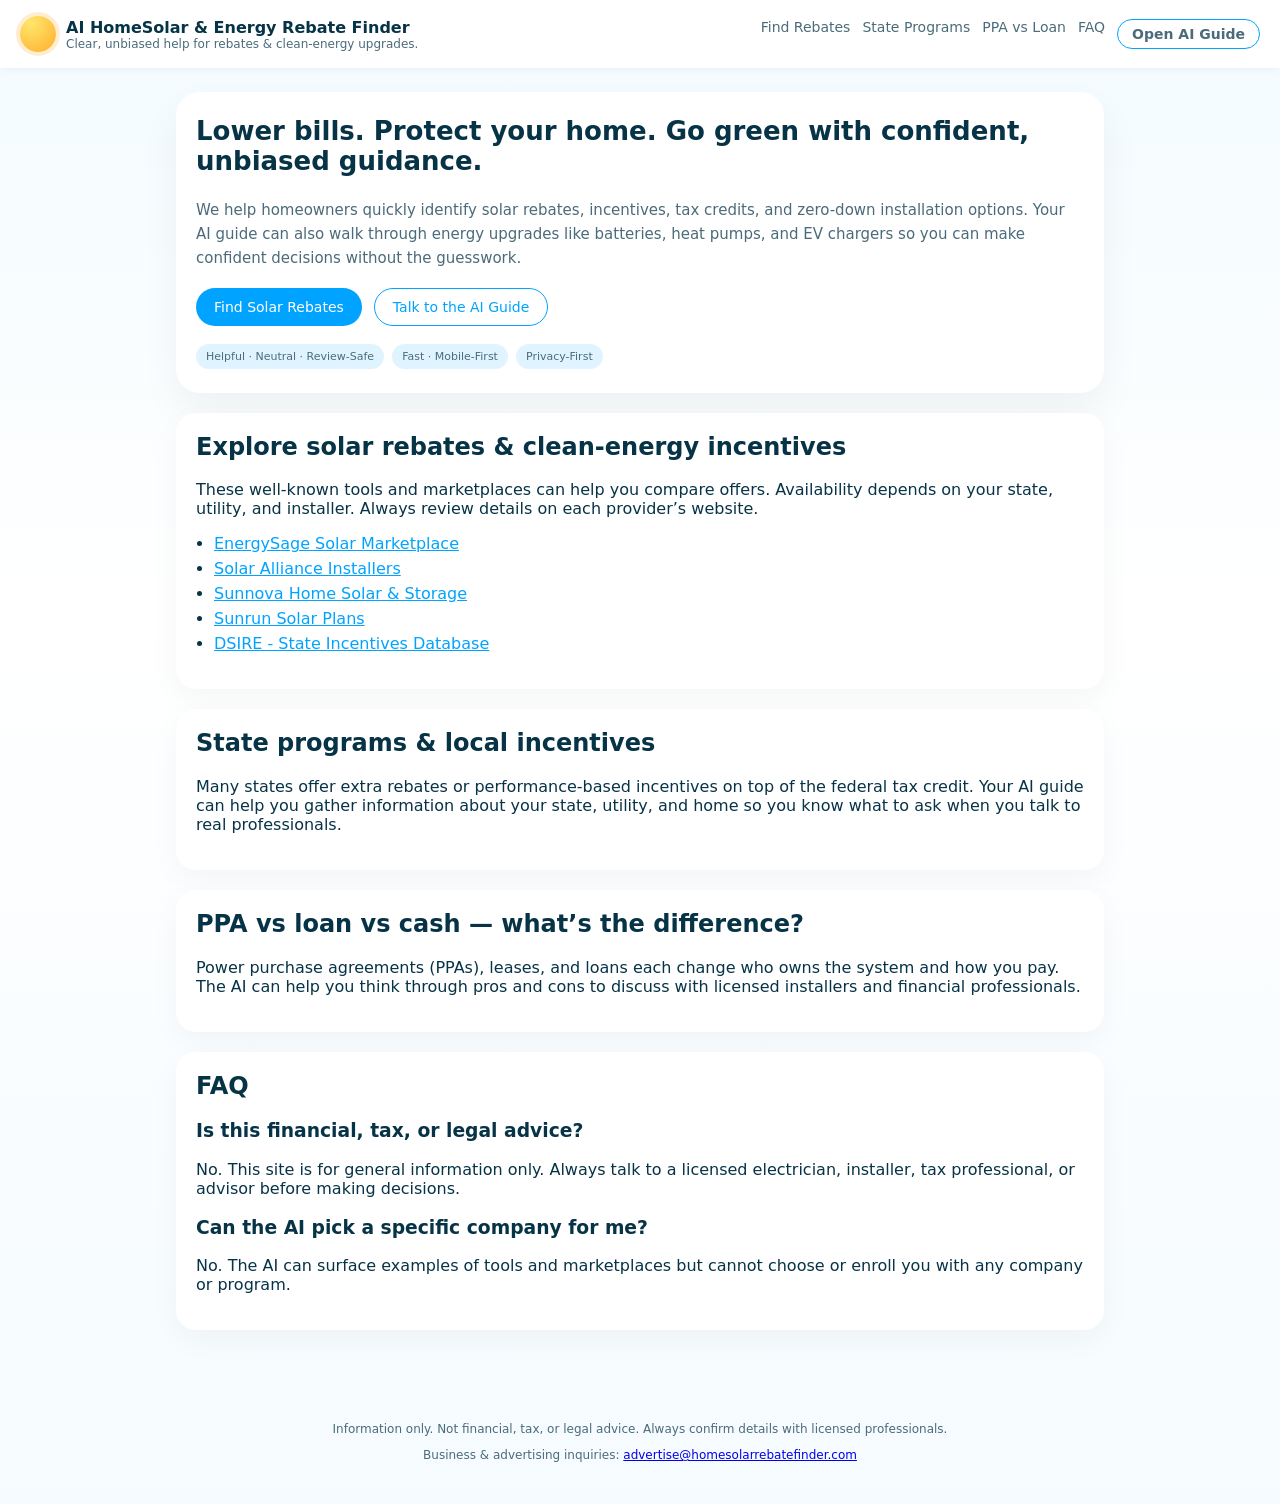
==== index.html @ ff5c987c "Add files via upload" ====
<!DOCTYPE html>
<html lang="en">
<head>
  <meta charset="UTF-8" />
  <meta name="viewport" content="width=device-width, initial-scale=1.0" />
  <title>AI HomeSolar & Energy Rebate Finder</title>
  <link rel="stylesheet" href="style.css" />
</head>
<body class="solar-body">
  <header class="site-header">
    <div class="brand">
      <div class="brand-mark"></div>
      <div class="brand-text">
        <div class="brand-title">AI HomeSolar &amp; Energy Rebate Finder</div>
        <div class="brand-subtitle">Clear, unbiased help for rebates &amp; clean-energy upgrades.</div>
      </div>
    </div>
    <nav class="nav-links">
      <a href="#rebates">Find Rebates</a>
      <a href="#state-programs">State Programs</a>
      <a href="#ppa-vs-loan">PPA vs Loan</a>
      <a href="#faq">FAQ</a>
      <a href="chat.html" class="nav-openai">Open AI Guide</a>
    </nav>
  </header>

  <main class="hero">
    <section class="hero-content">
      <h1>Lower bills. Protect your home. Go green with confident, unbiased guidance.</h1>
      <p>
        We help homeowners quickly identify solar rebates, incentives, tax credits, and zero-down installation options.
        Your AI guide can also walk through energy upgrades like batteries, heat pumps, and EV chargers so you can make
        confident decisions without the guesswork.
      </p>
      <div class="hero-actions">
        <a href="#rebates" class="button primary">Find Solar Rebates</a>
        <a href="chat.html" class="button ghost">Talk to the AI Guide</a>
      </div>
      <div class="hero-chips">
        <span>Helpful · Neutral · Review-Safe</span>
        <span>Fast · Mobile-First</span>
        <span>Privacy-First</span>
      </div>
    </section>

    <section id="rebates" class="content-section">
      <h2>Explore solar rebates &amp; clean-energy incentives</h2>
      <p>
        These well-known tools and marketplaces can help you compare offers. Availability depends on your state, utility,
        and installer. Always review details on each provider’s website.
      </p>
      <ul class="affiliate-list">
        <li><a href="https://www.energysage.com/solar/" target="_blank" rel="noopener noreferrer sponsored">EnergySage Solar Marketplace</a></li>
        <li><a href="https://www.solaralliance.com/" target="_blank" rel="noopener noreferrer sponsored">Solar Alliance Installers</a></li>
        <li><a href="https://www.sunnova.com/" target="_blank" rel="noopener noreferrer sponsored">Sunnova Home Solar &amp; Storage</a></li>
        <li><a href="https://www.sunrun.com/" target="_blank" rel="noopener noreferrer sponsored">Sunrun Solar Plans</a></li>
        <li><a href="https://www.dsireusa.org/" target="_blank" rel="noopener noreferrer">DSIRE - State Incentives Database</a></li>
      </ul>
    </section>

    <section id="state-programs" class="content-section">
      <h2>State programs &amp; local incentives</h2>
      <p>
        Many states offer extra rebates or performance-based incentives on top of the federal tax credit. Your AI guide
        can help you gather information about your state, utility, and home so you know what to ask when you talk to real
        professionals.
      </p>
    </section>

    <section id="ppa-vs-loan" class="content-section">
      <h2>PPA vs loan vs cash — what’s the difference?</h2>
      <p>
        Power purchase agreements (PPAs), leases, and loans each change who owns the system and how you pay. The AI can
        help you think through pros and cons to discuss with licensed installers and financial professionals.
      </p>
    </section>

    <section id="faq" class="content-section">
      <h2>FAQ</h2>
      <h3>Is this financial, tax, or legal advice?</h3>
      <p>No. This site is for general information only. Always talk to a licensed electrician, installer, tax professional, or advisor before making decisions.</p>
      <h3>Can the AI pick a specific company for me?</h3>
      <p>No. The AI can surface examples of tools and marketplaces but cannot choose or enroll you with any company or program.</p>
    </section>
  </main>

  <footer class="site-footer">
    <p>Information only. Not financial, tax, or legal advice. Always confirm details with licensed professionals.</p>
    <p>Business &amp; advertising inquiries: <a href="mailto:advertise@homesolarrebatefinder.com">advertise@homesolarrebatefinder.com</a></p>
  </footer>
</body>
</html>
---- style.css ----
:root {
  --solar-bg: #f2fbff;
  --solar-accent: #00a3ff;
  --solar-accent-soft: #e0f4ff;
  --solar-text: #073347;
  --solar-muted: #4b6b7a;
  --chat-user: #007bff;
  --chat-assistant: #ffffff;
  --chat-border: #d7e6f0;
}

* {
  box-sizing: border-box;
}

body {
  margin: 0;
  font-family: system-ui, -apple-system, BlinkMacSystemFont, "Segoe UI", sans-serif;
  color: var(--solar-text);
  background: var(--solar-bg);
}

.solar-body {
  background: linear-gradient(180deg, #f2fbff 0%, #ffffff 40%, #f5fbff 100%);
  min-height: 100vh;
}

.site-header {
  display: flex;
  flex-wrap: wrap;
  align-items: center;
  justify-content: space-between;
  padding: 16px 20px;
  background: #ffffff;
  box-shadow: 0 2px 8px rgba(0, 0, 0, 0.04);
  position: sticky;
  top: 0;
  z-index: 10;
}

.brand {
  display: flex;
  align-items: center;
  gap: 10px;
}

.brand-mark {
  width: 36px;
  height: 36px;
  border-radius: 999px;
  background: radial-gradient(circle at 30% 20%, #ffe66b, #ffaf2f);
  box-shadow: 0 0 0 4px rgba(255, 194, 102, 0.3);
}

.brand-title {
  font-weight: 700;
  font-size: 16px;
}

.brand-subtitle {
  font-size: 12px;
  color: var(--solar-muted);
}

.nav-links {
  display: flex;
  flex-wrap: wrap;
  gap: 12px;
  font-size: 14px;
}

.nav-links a {
  text-decoration: none;
  color: var(--solar-muted);
}

.nav-links a:hover {
  color: var(--solar-text);
}

.nav-openai {
  padding: 6px 14px;
  border-radius: 999px;
  border: 1px solid var(--solar-accent);
  color: var(--solar-accent);
  font-weight: 600;
}

.hero {
  max-width: 960px;
  margin: 0 auto;
  padding: 24px 16px 60px;
}

.hero-content {
  background: #ffffff;
  border-radius: 24px;
  padding: 24px 20px;
  box-shadow: 0 18px 40px rgba(0, 0, 0, 0.05);
}

.hero-content h1 {
  margin-top: 0;
  font-size: 26px;
}

.hero-content p {
  font-size: 15px;
  line-height: 1.6;
  color: var(--solar-muted);
}

.hero-actions {
  display: flex;
  flex-wrap: wrap;
  gap: 12px;
  margin: 18px 0;
}

.button {
  display: inline-flex;
  align-items: center;
  justify-content: center;
  padding: 10px 18px;
  border-radius: 999px;
  font-size: 14px;
  text-decoration: none;
  cursor: pointer;
}

.button.primary {
  background: var(--solar-accent);
  color: #ffffff;
  border: none;
}

.button.ghost {
  background: transparent;
  border: 1px solid var(--solar-accent);
  color: var(--solar-accent);
}

.hero-chips {
  display: flex;
  flex-wrap: wrap;
  gap: 8px;
  margin-top: 12px;
}

.hero-chips span {
  font-size: 11px;
  padding: 6px 10px;
  border-radius: 999px;
  background: var(--solar-accent-soft);
  color: var(--solar-muted);
}

.content-section {
  background: #ffffff;
  border-radius: 20px;
  padding: 20px;
  margin-top: 20px;
  box-shadow: 0 10px 30px rgba(0, 0, 0, 0.04);
}

.content-section h2 {
  margin-top: 0;
}

.affiliate-list {
  padding-left: 18px;
}

.affiliate-list li {
  margin-bottom: 6px;
}

.affiliate-list a {
  color: var(--solar-accent);
  text-decoration: underline;
}

.site-footer {
  text-align: center;
  padding: 20px 16px 30px;
  font-size: 12px;
  color: var(--solar-muted);
}

/* Chat page */
.chat-body {
  background: linear-gradient(180deg, #f2fbff 0%, #ffffff 40%, #f5fbff 100%);
  min-height: 100vh;
  display: flex;
  justify-content: center;
  align-items: stretch;
  padding: 16px;
}

.chat-shell {
  max-width: 900px;
  width: 100%;
  background: #ffffff;
  border-radius: 24px;
  box-shadow: 0 20px 60px rgba(0, 0, 0, 0.08);
  display: flex;
  flex-direction: column;
}

.chat-header {
  padding: 18px 20px;
  border-bottom: 1px solid var(--chat-border);
  display: flex;
  justify-content: space-between;
  align-items: center;
  gap: 12px;
}

.chat-title {
  font-weight: 700;
}

.chat-subtitle {
  font-size: 13px;
  color: var(--solar-muted);
}

.back-link {
  font-size: 13px;
  text-decoration: none;
  color: var(--solar-accent);
}

.chat-window {
  flex: 1;
  padding: 16px 16px 8px;
  overflow-y: auto;
  background: #f7fbff;
}

.message-row {
  display: flex;
  margin-bottom: 10px;
}

.message-row.assistant {
  justify-content: flex-start;
}

.message-row.user {
  justify-content: flex-end;
}

.message-bubble {
  max-width: 90%;
  padding: 10px 12px;
  border-radius: 14px;
  font-size: 14px;
  line-height: 1.5;
  word-wrap: break-word;
  white-space: pre-wrap;
}

.message-row.assistant .message-bubble {
  background: var(--chat-assistant);
  border: 1px solid var(--chat-border);
}

.message-row.user .message-bubble {
  background: var(--chat-user);
  color: #ffffff;
}

.chat-input-row {
  display: flex;
  padding: 10px;
  border-top: 1px solid var(--chat-border);
  gap: 10px;
}

.chat-input {
  flex: 1;
  border-radius: 16px;
  border: 1px solid var(--chat-border);
  padding: 10px 12px;
  font-size: 14px;
  resize: none;
  min-height: 44px;
  max-height: 120px;
}

.chat-send {
  border-radius: 999px;
  border: none;
  padding: 0 18px;
  font-size: 14px;
  background: var(--solar-accent);
  color: #ffffff;
  cursor: pointer;
}

.chat-send:disabled {
  opacity: 0.6;
  cursor: default;
}

a.linkified {
  text-decoration: underline;
  color: var(--solar-accent);
}
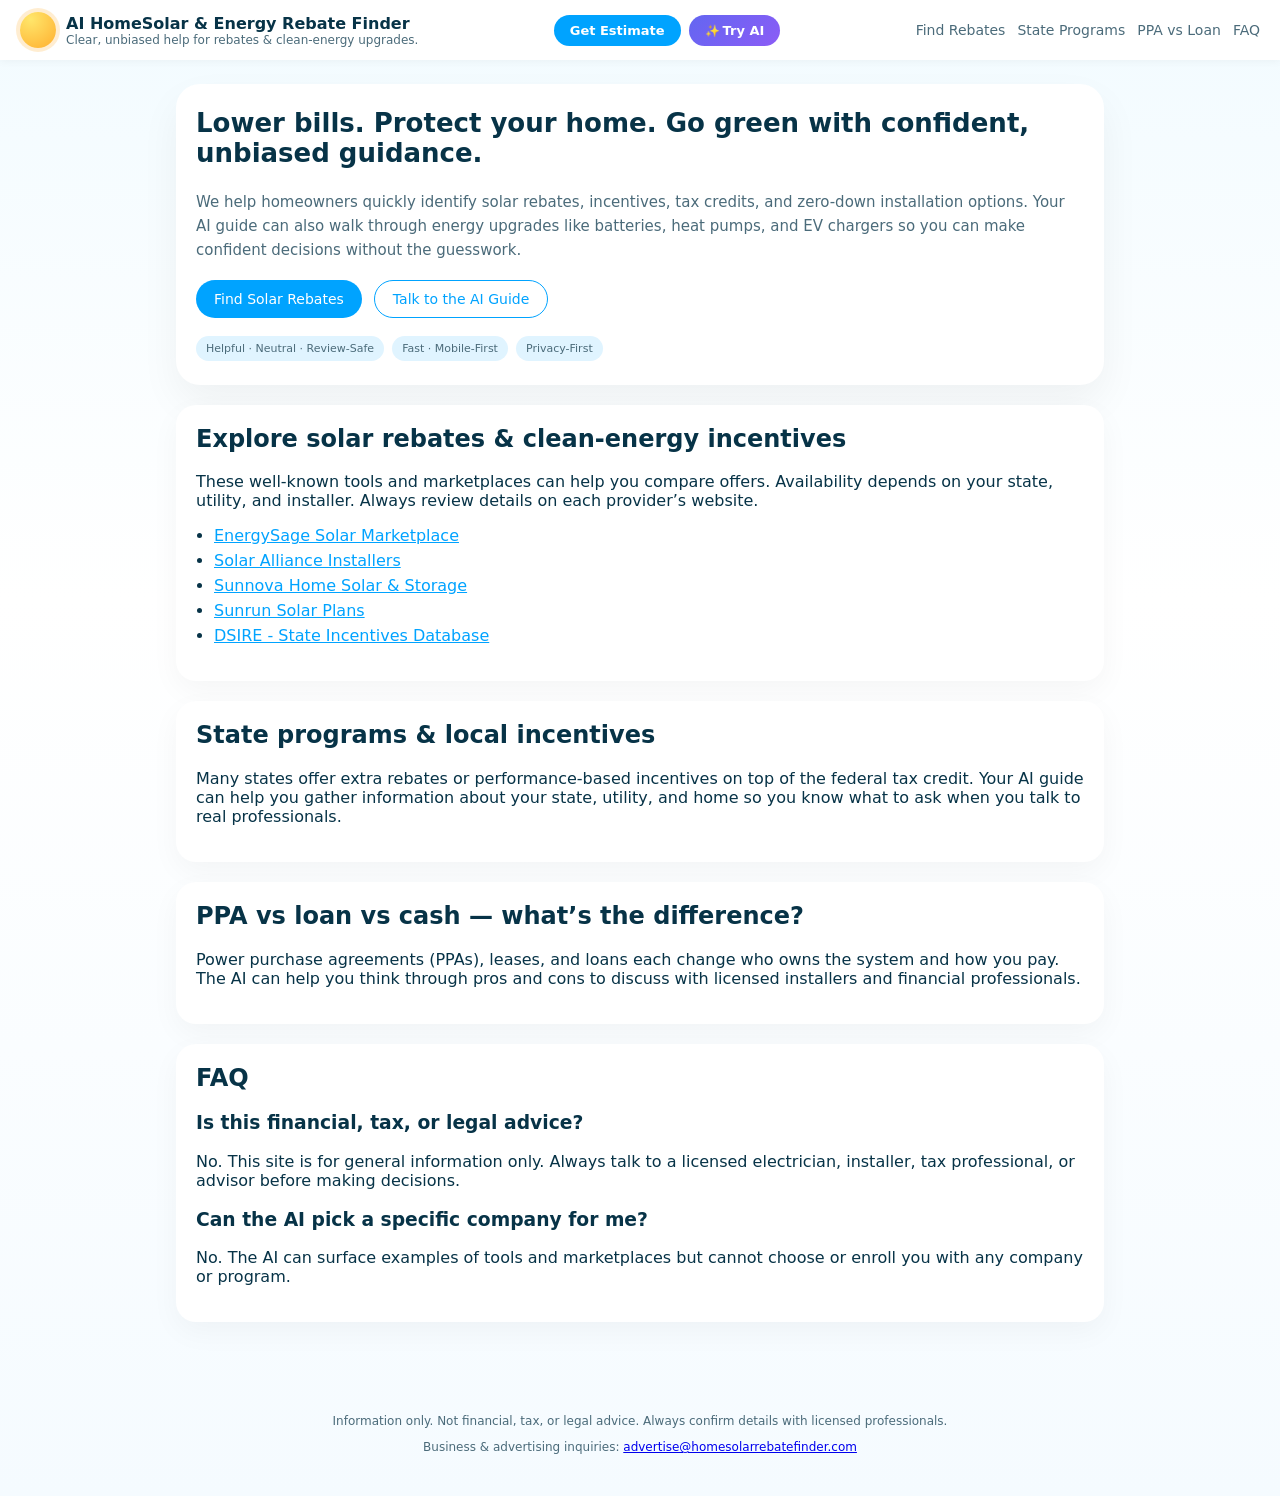
==== commit 2f261130: "UI Fixes and Navigation Upgrade for SolarSavingsAI (69a635c3450c398f49be8d2a)" ====
--- a/index.html
+++ b/index.html
@@ -15,12 +15,20 @@
         <div class="brand-subtitle">Clear, unbiased help for rebates &amp; clean-energy upgrades.</div>
       </div>
     </div>
-    <nav class="nav-links">
+    <div class="header-ctas">
+      <a href="#rebates" class="header-cta-btn header-cta-estimate">Get Estimate</a>
+      <a href="chat.html" class="header-cta-btn header-cta-ai"><span class="ai-sparkle-icon"></span>Try AI</a>
+    </div>
+    <button class="mobile-menu-toggle" aria-label="Toggle navigation menu" aria-expanded="false" aria-controls="main-nav">
+      <svg width="24" height="24" viewBox="0 0 24 24" fill="none" stroke="currentColor" stroke-width="2" stroke-linecap="round"><line x1="3" y1="6" x2="21" y2="6"/><line x1="3" y1="12" x2="21" y2="12"/><line x1="3" y1="18" x2="21" y2="18"/></svg>
+    </button>
+    <nav class="nav-links" id="main-nav">
+      <a href="#rebates" class="nav-link nav-link-cta">Get Estimate</a>
+      <a href="chat.html" class="nav-link nav-link-ai"><span class="ai-sparkle-icon"></span>Try AI</a>
       <a href="#rebates">Find Rebates</a>
       <a href="#state-programs">State Programs</a>
       <a href="#ppa-vs-loan">PPA vs Loan</a>
       <a href="#faq">FAQ</a>
-      <a href="chat.html" class="nav-openai">Open AI Guide</a>
     </nav>
   </header>
 
@@ -88,5 +96,29 @@
     <p>Information only. Not financial, tax, or legal advice. Always confirm details with licensed professionals.</p>
     <p>Business &amp; advertising inquiries: <a href="mailto:advertise@homesolarrebatefinder.com">advertise@homesolarrebatefinder.com</a></p>
   </footer>
+  <script>
+  (function(){
+    var toggle = document.querySelector('.mobile-menu-toggle');
+    var nav = document.querySelector('.nav-links');
+    if (!toggle || !nav) return;
+    toggle.addEventListener('click', function(e) {
+      e.stopPropagation();
+      var open = nav.classList.toggle('active');
+      toggle.setAttribute('aria-expanded', open ? 'true' : 'false');
+    });
+    nav.addEventListener('click', function(e) {
+      if (e.target.tagName === 'A') {
+        nav.classList.remove('active');
+        toggle.setAttribute('aria-expanded', 'false');
+      }
+    });
+    document.addEventListener('click', function(e) {
+      if (nav.classList.contains('active') && !nav.contains(e.target) && !toggle.contains(e.target)) {
+        nav.classList.remove('active');
+        toggle.setAttribute('aria-expanded', 'false');
+      }
+    });
+  })();
+  </script>
 </body>
 </html>
--- a/style.css
+++ b/style.css
@@ -25,23 +25,28 @@
   min-height: 100vh;
 }
 
+/* --------------------------------------------------------------------------
+   Header & Navigation
+   -------------------------------------------------------------------------- */
 .site-header {
   display: flex;
-  flex-wrap: wrap;
   align-items: center;
   justify-content: space-between;
-  padding: 16px 20px;
+  padding: 12px 20px;
   background: #ffffff;
   box-shadow: 0 2px 8px rgba(0, 0, 0, 0.04);
   position: sticky;
   top: 0;
-  z-index: 10;
+  z-index: 100;
+  gap: 12px;
 }
 
 .brand {
   display: flex;
   align-items: center;
   gap: 10px;
+  flex-shrink: 1;
+  min-width: 0;
 }
 
 .brand-mark {
@@ -50,6 +55,7 @@
   border-radius: 999px;
   background: radial-gradient(circle at 30% 20%, #ffe66b, #ffaf2f);
   box-shadow: 0 0 0 4px rgba(255, 194, 102, 0.3);
+  flex-shrink: 0;
 }
 
 .brand-title {
@@ -62,11 +68,116 @@
   color: var(--solar-muted);
 }
 
+/* Header CTA Buttons */
+.header-ctas {
+  display: flex;
+  gap: 8px;
+  align-items: center;
+  flex-shrink: 0;
+}
+
+.header-cta-btn {
+  display: inline-flex;
+  align-items: center;
+  gap: 4px;
+  padding: 8px 16px;
+  border-radius: 999px;
+  font-size: 13px;
+  font-weight: 600;
+  text-decoration: none;
+  transition: all 0.2s ease;
+  white-space: nowrap;
+}
+
+.header-cta-estimate {
+  background: var(--solar-accent);
+  color: #fff;
+}
+
+.header-cta-estimate:hover {
+  background: #008de0;
+  box-shadow: 0 2px 12px rgba(0, 163, 255, 0.3);
+}
+
+.header-cta-ai {
+  background: linear-gradient(135deg, #6366f1, #8b5cf6);
+  color: #fff;
+  position: relative;
+  overflow: hidden;
+}
+
+.header-cta-ai::before {
+  content: '';
+  position: absolute;
+  inset: -1px;
+  border-radius: 999px;
+  padding: 1px;
+  background: linear-gradient(135deg, #8b5cf6, #06b6d4, #8b5cf6);
+  -webkit-mask: linear-gradient(#fff 0 0) content-box, linear-gradient(#fff 0 0);
+  -webkit-mask-composite: xor;
+  mask-composite: exclude;
+  opacity: 0;
+  transition: opacity 0.3s ease;
+}
+
+.header-cta-ai:hover {
+  box-shadow: 0 0 20px rgba(139, 92, 246, 0.35), 0 0 40px rgba(139, 92, 246, 0.15);
+  transform: translateY(-1px);
+}
+
+.header-cta-ai:hover::before {
+  opacity: 1;
+}
+
+.header-cta-ai:focus-visible {
+  outline: 2px solid #8b5cf6;
+  outline-offset: 2px;
+}
+
+.header-cta-estimate:focus-visible {
+  outline: 2px solid var(--solar-accent);
+  outline-offset: 2px;
+}
+
+/* AI Sparkle Icon */
+.ai-sparkle-icon {
+  display: inline-block;
+  width: 14px;
+  height: 14px;
+  flex-shrink: 0;
+}
+
+.ai-sparkle-icon::before {
+  content: '\2728';
+  font-size: 12px;
+}
+
+/* Mobile Menu Toggle */
+.mobile-menu-toggle {
+  display: none;
+  align-items: center;
+  justify-content: center;
+  width: 40px;
+  height: 40px;
+  background: none;
+  border: 1px solid var(--chat-border);
+  border-radius: 8px;
+  cursor: pointer;
+  color: var(--solar-text);
+  flex-shrink: 0;
+}
+
+.mobile-menu-toggle:hover {
+  background: var(--solar-accent-soft);
+}
+
+/* Nav links — desktop */
 .nav-links {
   display: flex;
   flex-wrap: wrap;
   gap: 12px;
   font-size: 14px;
+  align-items: center;
 }
 
 .nav-links a {
@@ -78,14 +189,98 @@
   color: var(--solar-text);
 }
 
-.nav-openai {
-  padding: 6px 14px;
-  border-radius: 999px;
-  border: 1px solid var(--solar-accent);
-  color: var(--solar-accent);
-  font-weight: 600;
-}
-
+/* CTA items in dropdown only */
+.nav-link-cta,
+.nav-link-ai {
+  display: none;
+}
+
+/* Responsive: mobile layout */
+@media (max-width: 768px) {
+  .site-header {
+    flex-wrap: nowrap;
+  }
+
+  .brand-subtitle {
+    display: none;
+  }
+
+  .brand-title {
+    font-size: 14px;
+  }
+
+  .header-cta-btn {
+    padding: 6px 12px;
+    font-size: 12px;
+  }
+
+  .mobile-menu-toggle {
+    display: flex;
+  }
+
+  .nav-links {
+    display: none;
+    position: absolute;
+    top: 100%;
+    left: 0;
+    right: 0;
+    background: #ffffff;
+    flex-direction: column;
+    gap: 0;
+    padding: 8px 16px 16px;
+    box-shadow: 0 8px 24px rgba(0, 0, 0, 0.1);
+    border-top: 1px solid var(--chat-border);
+    z-index: 99;
+  }
+
+  .nav-links.active {
+    display: flex;
+  }
+
+  .nav-links a {
+    padding: 10px 8px;
+    border-bottom: 1px solid #f0f5f9;
+    width: 100%;
+  }
+
+  .nav-links a:last-child {
+    border-bottom: none;
+  }
+
+  /* Show CTA items in mobile dropdown */
+  .nav-link-cta,
+  .nav-link-ai {
+    display: flex;
+    align-items: center;
+    gap: 4px;
+  }
+
+  .nav-link-cta {
+    color: var(--solar-accent) !important;
+    font-weight: 600;
+  }
+
+  .nav-link-ai {
+    color: #8b5cf6 !important;
+    font-weight: 600;
+  }
+}
+
+@media (max-width: 480px) {
+  .header-cta-estimate {
+    padding: 6px 10px;
+    font-size: 11px;
+  }
+
+  .header-cta-ai {
+    padding: 6px 10px;
+    font-size: 11px;
+  }
+}
+
+/* --------------------------------------------------------------------------
+   Hero Section
+   -------------------------------------------------------------------------- */
 .hero {
   max-width: 960px;
   margin: 0 auto;
@@ -155,6 +350,9 @@
   color: var(--solar-muted);
 }
 
+/* --------------------------------------------------------------------------
+   Content Sections
+   -------------------------------------------------------------------------- */
 .content-section {
   background: #ffffff;
   border-radius: 20px;
@@ -187,7 +385,9 @@
   color: var(--solar-muted);
 }
 
-/* Chat page */
+/* --------------------------------------------------------------------------
+   Chat page
+   -------------------------------------------------------------------------- */
 .chat-body {
   background: linear-gradient(180deg, #f2fbff 0%, #ffffff 40%, #f5fbff 100%);
   min-height: 100vh;
@@ -307,4 +507,4 @@
 a.linkified {
   text-decoration: underline;
   color: var(--solar-accent);
-}+}
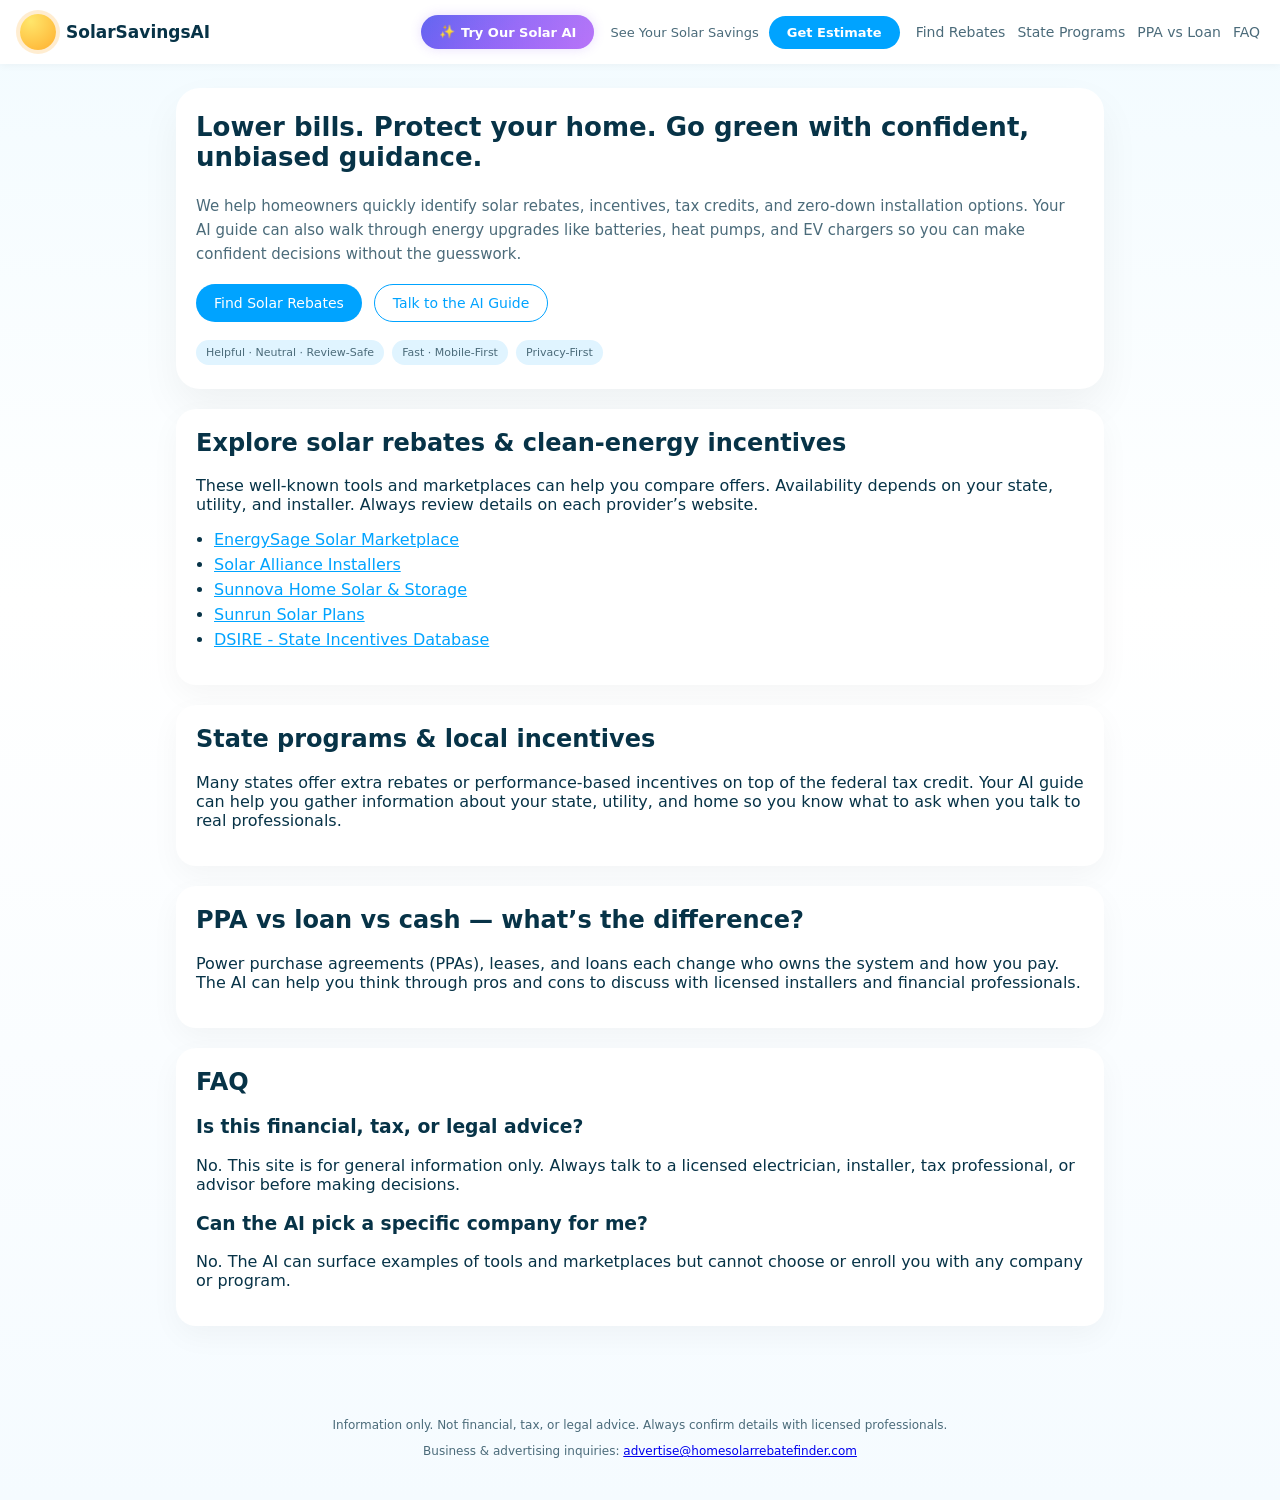
==== commit 2d99ec64: "Refining Header for SolarSavingsAI with Brand and CTA Enhancements (69a6394d59ef53471d04796c)" ====
--- a/index.html
+++ b/index.html
@@ -11,20 +11,22 @@
     <div class="brand">
       <div class="brand-mark"></div>
       <div class="brand-text">
-        <div class="brand-title">AI HomeSolar &amp; Energy Rebate Finder</div>
-        <div class="brand-subtitle">Clear, unbiased help for rebates &amp; clean-energy upgrades.</div>
+        <div class="brand-title">SolarSavingsAI</div>
       </div>
     </div>
     <div class="header-ctas">
-      <a href="#rebates" class="header-cta-btn header-cta-estimate">Get Estimate</a>
-      <a href="chat.html" class="header-cta-btn header-cta-ai"><span class="ai-sparkle-icon"></span>Try AI</a>
+      <a href="chat.html" class="header-cta-btn header-cta-ai"><span class="ai-sparkle-icon"></span>Try Our Solar AI</a>
+      <div class="header-cta-group">
+        <span class="header-cta-label">See Your Solar Savings</span>
+        <a href="#rebates" class="header-cta-btn header-cta-estimate">Get Estimate</a>
+      </div>
     </div>
     <button class="mobile-menu-toggle" aria-label="Toggle navigation menu" aria-expanded="false" aria-controls="main-nav">
       <svg width="24" height="24" viewBox="0 0 24 24" fill="none" stroke="currentColor" stroke-width="2" stroke-linecap="round"><line x1="3" y1="6" x2="21" y2="6"/><line x1="3" y1="12" x2="21" y2="12"/><line x1="3" y1="18" x2="21" y2="18"/></svg>
     </button>
     <nav class="nav-links" id="main-nav">
-      <a href="#rebates" class="nav-link nav-link-cta">Get Estimate</a>
-      <a href="chat.html" class="nav-link nav-link-ai"><span class="ai-sparkle-icon"></span>Try AI</a>
+      <a href="chat.html" class="nav-link nav-link-ai"><span class="ai-sparkle-icon"></span>Try Our Solar AI</a>
+      <a href="#rebates" class="nav-link nav-link-cta">See Your Solar Savings</a>
       <a href="#rebates">Find Rebates</a>
       <a href="#state-programs">State Programs</a>
       <a href="#ppa-vs-loan">PPA vs Loan</a>
--- a/style.css
+++ b/style.css
@@ -32,21 +32,21 @@
   display: flex;
   align-items: center;
   justify-content: space-between;
-  padding: 12px 20px;
+  padding: 14px 20px;
   background: #ffffff;
   box-shadow: 0 2px 8px rgba(0, 0, 0, 0.04);
   position: sticky;
   top: 0;
   z-index: 100;
-  gap: 12px;
+  gap: 16px;
+  min-height: 64px;
 }
 
 .brand {
   display: flex;
   align-items: center;
   gap: 10px;
-  flex-shrink: 1;
-  min-width: 0;
+  flex-shrink: 0;
 }
 
 .brand-mark {
@@ -60,32 +60,43 @@
 
 .brand-title {
   font-weight: 700;
-  font-size: 16px;
-}
-
-.brand-subtitle {
-  font-size: 12px;
-  color: var(--solar-muted);
+  font-size: 17px;
+  white-space: nowrap;
 }
 
 /* Header CTA Buttons */
 .header-ctas {
   display: flex;
-  gap: 8px;
+  gap: 16px;
   align-items: center;
   flex-shrink: 0;
+  margin-left: auto;
+}
+
+/* CTA group: "See Your Solar Savings | Get Estimate" */
+.header-cta-group {
+  display: flex;
+  align-items: center;
+  gap: 10px;
+}
+
+.header-cta-label {
+  font-size: 13px;
+  font-weight: 500;
+  color: var(--solar-muted);
+  white-space: nowrap;
 }
 
 .header-cta-btn {
   display: inline-flex;
   align-items: center;
-  gap: 4px;
-  padding: 8px 16px;
+  gap: 6px;
+  padding: 9px 18px;
   border-radius: 999px;
   font-size: 13px;
   font-weight: 600;
   text-decoration: none;
-  transition: all 0.2s ease;
+  transition: all 0.25s ease;
   white-space: nowrap;
 }
 
@@ -99,14 +110,32 @@
   box-shadow: 0 2px 12px rgba(0, 163, 255, 0.3);
 }
 
+/* AI button: flagship premium styling */
+@keyframes shimmer {
+  0% { background-position: -200% center; }
+  100% { background-position: 200% center; }
+}
+
 .header-cta-ai {
-  background: linear-gradient(135deg, #6366f1, #8b5cf6);
+  background: linear-gradient(135deg, #6366f1, #8b5cf6, #a855f7);
   color: #fff;
   position: relative;
   overflow: hidden;
+  box-shadow: 0 0 12px rgba(139, 92, 246, 0.2);
 }
 
 .header-cta-ai::before {
+  content: '';
+  position: absolute;
+  inset: 0;
+  border-radius: 999px;
+  background: linear-gradient(90deg, transparent 0%, rgba(255,255,255,0.18) 50%, transparent 100%);
+  background-size: 200% 100%;
+  animation: shimmer 3s ease-in-out infinite;
+  pointer-events: none;
+}
+
+.header-cta-ai::after {
   content: '';
   position: absolute;
   inset: -1px;
@@ -121,11 +150,11 @@
 }
 
 .header-cta-ai:hover {
-  box-shadow: 0 0 20px rgba(139, 92, 246, 0.35), 0 0 40px rgba(139, 92, 246, 0.15);
+  box-shadow: 0 0 24px rgba(139, 92, 246, 0.4), 0 0 48px rgba(139, 92, 246, 0.15);
   transform: translateY(-1px);
 }
 
-.header-cta-ai:hover::before {
+.header-cta-ai:hover::after {
   opacity: 1;
 }
 
@@ -142,14 +171,14 @@
 /* AI Sparkle Icon */
 .ai-sparkle-icon {
   display: inline-block;
-  width: 14px;
-  height: 14px;
+  width: 16px;
+  height: 16px;
   flex-shrink: 0;
 }
 
 .ai-sparkle-icon::before {
   content: '\2728';
-  font-size: 12px;
+  font-size: 13px;
 }
 
 /* Mobile Menu Toggle */
@@ -201,17 +230,12 @@
     flex-wrap: nowrap;
   }
 
-  .brand-subtitle {
+  .brand-title {
+    font-size: 15px;
+  }
+
+  .header-ctas {
     display: none;
-  }
-
-  .brand-title {
-    font-size: 14px;
-  }
-
-  .header-cta-btn {
-    padding: 6px 12px;
-    font-size: 12px;
   }
 
   .mobile-menu-toggle {
@@ -266,15 +290,16 @@
   }
 }
 
-@media (max-width: 480px) {
-  .header-cta-estimate {
-    padding: 6px 10px;
-    font-size: 11px;
-  }
-
-  .header-cta-ai {
-    padding: 6px 10px;
-    font-size: 11px;
+@media (min-width: 769px) and (max-width: 900px) {
+  .header-cta-label {
+    display: none;
+  }
+  .header-ctas {
+    gap: 8px;
+  }
+  .header-cta-btn {
+    padding: 7px 12px;
+    font-size: 12px;
   }
 }
 
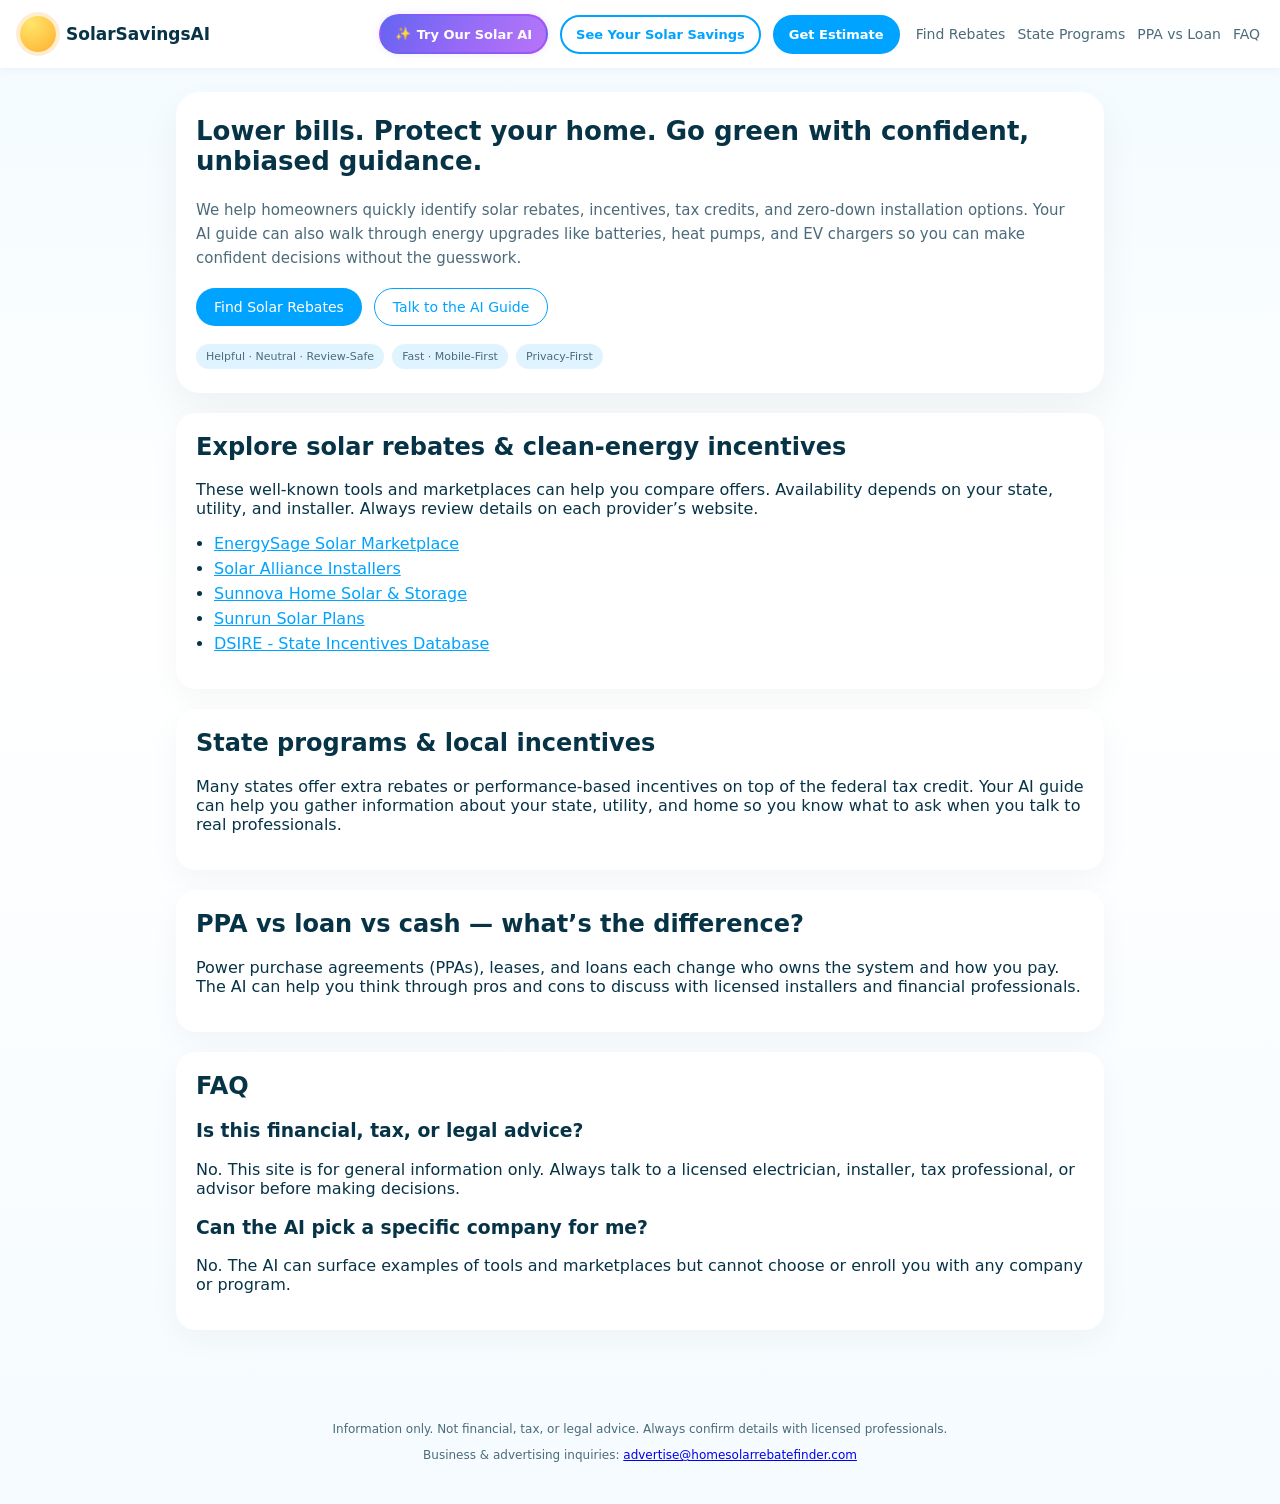
==== commit 1adc454d: "Ensure Header CTAs Are Real Buttons with Specific Wording and Layout (69a63cebdefcc25186aef1b5)" ====
--- a/index.html
+++ b/index.html
@@ -15,18 +15,17 @@
       </div>
     </div>
     <div class="header-ctas">
-      <a href="chat.html" class="header-cta-btn header-cta-ai"><span class="ai-sparkle-icon"></span>Try Our Solar AI</a>
-      <div class="header-cta-group">
-        <span class="header-cta-label">See Your Solar Savings</span>
-        <a href="#rebates" class="header-cta-btn header-cta-estimate">Get Estimate</a>
-      </div>
+      <a href="/chat.html" class="cta-btn cta-btn-hero" role="button" aria-label="Try Our Solar AI"><span class="ai-sparkle-icon"></span>Try Our Solar AI</a>
+      <a href="#savings" class="cta-btn cta-btn-savings" role="button" aria-label="See Your Solar Savings">See Your Solar Savings</a>
+      <a href="#estimate" class="cta-btn cta-btn-estimate" role="button" aria-label="Get Estimate">Get Estimate</a>
     </div>
     <button class="mobile-menu-toggle" aria-label="Toggle navigation menu" aria-expanded="false" aria-controls="main-nav">
       <svg width="24" height="24" viewBox="0 0 24 24" fill="none" stroke="currentColor" stroke-width="2" stroke-linecap="round"><line x1="3" y1="6" x2="21" y2="6"/><line x1="3" y1="12" x2="21" y2="12"/><line x1="3" y1="18" x2="21" y2="18"/></svg>
     </button>
     <nav class="nav-links" id="main-nav">
-      <a href="chat.html" class="nav-link nav-link-ai"><span class="ai-sparkle-icon"></span>Try Our Solar AI</a>
-      <a href="#rebates" class="nav-link nav-link-cta">See Your Solar Savings</a>
+      <a href="/chat.html" class="nav-cta-btn nav-cta-hero" role="button"><span class="ai-sparkle-icon"></span>Try Our Solar AI</a>
+      <a href="#savings" class="nav-cta-btn nav-cta-savings" role="button">See Your Solar Savings</a>
+      <a href="#estimate" class="nav-cta-btn nav-cta-estimate" role="button">Get Estimate</a>
       <a href="#rebates">Find Rebates</a>
       <a href="#state-programs">State Programs</a>
       <a href="#ppa-vs-loan">PPA vs Loan</a>
@@ -53,6 +52,8 @@
       </div>
     </section>
 
+    <span id="estimate" class="scroll-anchor"></span>
+    <span id="savings" class="scroll-anchor"></span>
     <section id="rebates" class="content-section">
       <h2>Explore solar rebates &amp; clean-energy incentives</h2>
       <p>
@@ -108,16 +109,39 @@
       var open = nav.classList.toggle('active');
       toggle.setAttribute('aria-expanded', open ? 'true' : 'false');
     });
+    function closeMenu() {
+      nav.classList.remove('active');
+      toggle.setAttribute('aria-expanded', 'false');
+    }
     nav.addEventListener('click', function(e) {
-      if (e.target.tagName === 'A') {
-        nav.classList.remove('active');
-        toggle.setAttribute('aria-expanded', 'false');
+      var link = e.target.closest('a');
+      if (!link) return;
+      closeMenu();
+      var href = link.getAttribute('href');
+      if (href && href.charAt(0) === '#') {
+        e.preventDefault();
+        var target = document.querySelector(href);
+        if (target) {
+          target.scrollIntoView({ behavior: 'smooth', block: 'start' });
+        }
       }
     });
     document.addEventListener('click', function(e) {
       if (nav.classList.contains('active') && !nav.contains(e.target) && !toggle.contains(e.target)) {
-        nav.classList.remove('active');
-        toggle.setAttribute('aria-expanded', 'false');
+        closeMenu();
+      }
+    });
+    // Smooth scroll for desktop header CTAs too
+    document.querySelector('.header-ctas').addEventListener('click', function(e) {
+      var link = e.target.closest('a');
+      if (!link) return;
+      var href = link.getAttribute('href');
+      if (href && href.charAt(0) === '#') {
+        e.preventDefault();
+        var target = document.querySelector(href);
+        if (target) {
+          target.scrollIntoView({ behavior: 'smooth', block: 'start' });
+        }
       }
     });
   })();
--- a/style.css
+++ b/style.css
@@ -64,67 +64,50 @@
   white-space: nowrap;
 }
 
-/* Header CTA Buttons */
+/* Header CTA Pill Buttons */
 .header-ctas {
   display: flex;
-  gap: 16px;
-  align-items: center;
+  align-items: center;
+  gap: 12px;
+  flex-wrap: nowrap;
+  white-space: nowrap;
   flex-shrink: 0;
   margin-left: auto;
 }
 
-/* CTA group: "See Your Solar Savings | Get Estimate" */
-.header-cta-group {
-  display: flex;
-  align-items: center;
-  gap: 10px;
-}
-
-.header-cta-label {
-  font-size: 13px;
-  font-weight: 500;
-  color: var(--solar-muted);
-  white-space: nowrap;
-}
-
-.header-cta-btn {
+/* Base pill button */
+.cta-btn {
   display: inline-flex;
   align-items: center;
   gap: 6px;
-  padding: 9px 18px;
+  padding: 10px 14px;
   border-radius: 999px;
   font-size: 13px;
-  font-weight: 600;
+  font-weight: 800;
   text-decoration: none;
+  border: 2px solid transparent;
+  cursor: pointer;
   transition: all 0.25s ease;
   white-space: nowrap;
-}
-
-.header-cta-estimate {
-  background: var(--solar-accent);
+  position: relative;
   color: #fff;
 }
 
-.header-cta-estimate:hover {
-  background: #008de0;
-  box-shadow: 0 2px 12px rgba(0, 163, 255, 0.3);
-}
-
-/* AI button: flagship premium styling */
+/* Shimmer animation for hero CTA */
 @keyframes shimmer {
   0% { background-position: -200% center; }
   100% { background-position: 200% center; }
 }
 
-.header-cta-ai {
+/* Hero CTA: "Try Our Solar AI" — strongest glow + gradient border */
+.cta-btn-hero {
   background: linear-gradient(135deg, #6366f1, #8b5cf6, #a855f7);
-  color: #fff;
-  position: relative;
+  border-color: transparent;
   overflow: hidden;
-  box-shadow: 0 0 12px rgba(139, 92, 246, 0.2);
-}
-
-.header-cta-ai::before {
+  box-shadow: 0 0 8px rgba(139, 92, 246, 0.15);
+}
+
+.cta-btn-hero::before {
   content: '';
   position: absolute;
   inset: 0;
@@ -135,37 +118,60 @@
   pointer-events: none;
 }
 
-.header-cta-ai::after {
-  content: '';
-  position: absolute;
-  inset: -1px;
-  border-radius: 999px;
-  padding: 1px;
-  background: linear-gradient(135deg, #8b5cf6, #06b6d4, #8b5cf6);
-  -webkit-mask: linear-gradient(#fff 0 0) content-box, linear-gradient(#fff 0 0);
-  -webkit-mask-composite: xor;
-  mask-composite: exclude;
-  opacity: 0;
-  transition: opacity 0.3s ease;
-}
-
-.header-cta-ai:hover {
-  box-shadow: 0 0 24px rgba(139, 92, 246, 0.4), 0 0 48px rgba(139, 92, 246, 0.15);
+.cta-btn-hero:hover {
+  box-shadow: 0 0 22px rgba(139, 92, 246, 0.45), 0 0 44px rgba(139, 92, 246, 0.15);
   transform: translateY(-1px);
 }
 
-.header-cta-ai:hover::after {
-  opacity: 1;
-}
-
-.header-cta-ai:focus-visible {
+.cta-btn-hero:focus-visible {
   outline: 2px solid #8b5cf6;
   outline-offset: 2px;
 }
 
-.header-cta-estimate:focus-visible {
+/* "See Your Solar Savings" — accent outline pill */
+.cta-btn-savings {
+  background: transparent;
+  color: var(--solar-accent);
+  border-color: var(--solar-accent);
+}
+
+.cta-btn-savings:hover {
+  background: var(--solar-accent);
+  color: #fff;
+  box-shadow: 0 0 16px rgba(0, 163, 255, 0.3);
+  transform: translateY(-1px);
+}
+
+.cta-btn-savings:focus-visible {
   outline: 2px solid var(--solar-accent);
   outline-offset: 2px;
+}
+
+/* "Get Estimate" — solid accent pill */
+.cta-btn-estimate {
+  background: var(--solar-accent);
+  border-color: var(--solar-accent);
+}
+
+.cta-btn-estimate:hover {
+  background: #008de0;
+  border-color: #008de0;
+  box-shadow: 0 0 16px rgba(0, 163, 255, 0.35);
+  transform: translateY(-1px);
+}
+
+.cta-btn-estimate:focus-visible {
+  outline: 2px solid var(--solar-accent);
+  outline-offset: 2px;
+}
+
+/* Scroll anchors */
+.scroll-anchor {
+  display: block;
+  position: relative;
+  top: -80px;
+  visibility: hidden;
+  height: 0;
 }
 
 /* AI Sparkle Icon */
@@ -218,14 +224,13 @@
   color: var(--solar-text);
 }
 
-/* CTA items in dropdown only */
-.nav-link-cta,
-.nav-link-ai {
+/* Nav CTA buttons — hidden on desktop, shown in mobile dropdown */
+.nav-cta-btn {
   display: none;
 }
 
 /* Responsive: mobile layout */
-@media (max-width: 768px) {
+@media (max-width: 767px) {
   .site-header {
     flex-wrap: nowrap;
   }
@@ -271,35 +276,49 @@
     border-bottom: none;
   }
 
-  /* Show CTA items in mobile dropdown */
-  .nav-link-cta,
-  .nav-link-ai {
+  /* Show CTA buttons in mobile dropdown as full-width stacked pills */
+  .nav-cta-btn {
     display: flex;
     align-items: center;
-    gap: 4px;
-  }
-
-  .nav-link-cta {
+    justify-content: center;
+    gap: 6px;
+    padding: 14px 18px;
+    border-radius: 999px;
+    font-weight: 800;
+    font-size: 14px;
+    text-align: center;
+    text-decoration: none;
+    border: 2px solid transparent;
+    margin-bottom: 6px;
+    color: #fff;
+  }
+
+  .nav-cta-hero {
+    background: linear-gradient(135deg, #6366f1, #8b5cf6, #a855f7);
+    margin-top: 4px;
+    box-shadow: 0 0 8px rgba(139, 92, 246, 0.2);
+  }
+
+  .nav-cta-savings {
+    background: transparent;
     color: var(--solar-accent) !important;
-    font-weight: 600;
-  }
-
-  .nav-link-ai {
-    color: #8b5cf6 !important;
-    font-weight: 600;
-  }
-}
-
-@media (min-width: 769px) and (max-width: 900px) {
-  .header-cta-label {
-    display: none;
-  }
+    border-color: var(--solar-accent);
+  }
+
+  .nav-cta-estimate {
+    background: var(--solar-accent);
+    border-color: var(--solar-accent);
+  }
+}
+
+/* Desktop: tight fit adjustments */
+@media (min-width: 768px) and (max-width: 960px) {
   .header-ctas {
     gap: 8px;
   }
-  .header-cta-btn {
-    padding: 7px 12px;
-    font-size: 12px;
+  .cta-btn {
+    padding: 8px 10px;
+    font-size: 11px;
   }
 }
 
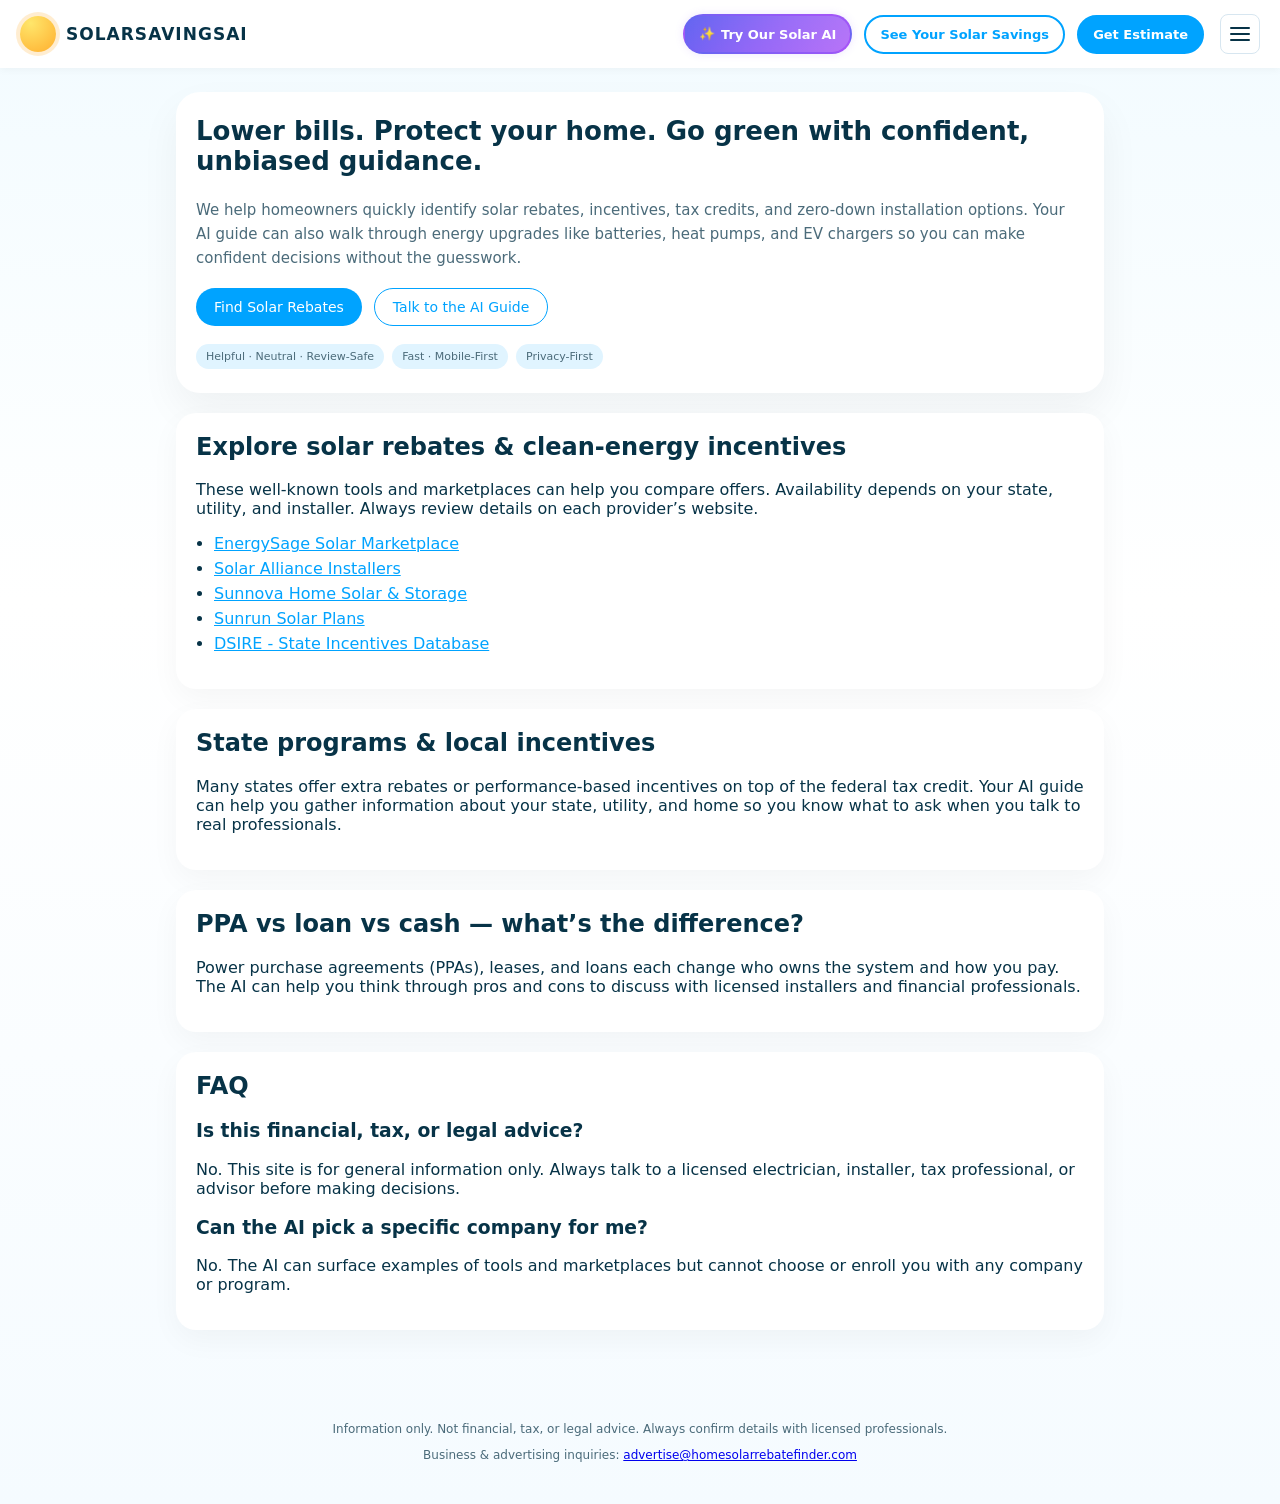
==== commit 2377949e: "Fix Header CTA Buttons for SOLARSAVINGSAI (69a63fd94cec934153a3c262)" ====
--- a/index.html
+++ b/index.html
@@ -34,6 +34,7 @@
   </header>
 
   <main class="hero">
+    <span id="estimate" class="scroll-anchor"></span>
     <section class="hero-content">
       <h1>Lower bills. Protect your home. Go green with confident, unbiased guidance.</h1>
       <p>
@@ -52,8 +53,7 @@
       </div>
     </section>
 
-    <span id="estimate" class="scroll-anchor"></span>
-    <span id="savings" class="scroll-anchor"></span>
+    <span id="savings" class="scroll-anchor scroll-anchor-results"></span>
     <section id="rebates" class="content-section">
       <h2>Explore solar rebates &amp; clean-energy incentives</h2>
       <p>
@@ -147,4 +147,4 @@
   })();
   </script>
 </body>
-</html>+</html>
--- a/style.css
+++ b/style.css
@@ -62,6 +62,8 @@
   font-weight: 700;
   font-size: 17px;
   white-space: nowrap;
+  text-transform: uppercase;
+  letter-spacing: 0.06em;
 }
 
 /* Header CTA Pill Buttons */
@@ -189,7 +191,7 @@
 
 /* Mobile Menu Toggle */
 .mobile-menu-toggle {
-  display: none;
+  display: flex;
   align-items: center;
   justify-content: center;
   width: 40px;
@@ -208,13 +210,28 @@
 
 /* Nav links — desktop */
 .nav-links {
-  display: flex;
+  display: none;
   flex-wrap: wrap;
   gap: 12px;
   font-size: 14px;
   align-items: center;
 }
 
+.nav-links.active {
+  display: flex;
+  position: absolute;
+  top: 100%;
+  left: 0;
+  right: 0;
+  background: #ffffff;
+  flex-direction: column;
+  gap: 0;
+  padding: 8px 16px 16px;
+  box-shadow: 0 8px 24px rgba(0, 0, 0, 0.1);
+  border-top: 1px solid var(--chat-border);
+  z-index: 99;
+}
+
 .nav-links a {
   text-decoration: none;
   color: var(--solar-muted);
@@ -227,6 +244,44 @@
 /* Nav CTA buttons — hidden on desktop, shown in mobile dropdown */
 .nav-cta-btn {
   display: none;
+}
+
+.nav-links.active .nav-cta-btn {
+  display: flex;
+  align-items: center;
+  justify-content: center;
+  gap: 6px;
+  padding: 14px 18px;
+  border-radius: 999px;
+  font-weight: 800;
+  font-size: 14px;
+  text-align: center;
+  text-decoration: none;
+  border: 2px solid transparent;
+  margin-bottom: 6px;
+  color: #fff;
+}
+
+.nav-links.active .nav-cta-hero {
+  background: linear-gradient(135deg, #6366f1, #8b5cf6, #a855f7);
+  margin-top: 4px;
+  box-shadow: 0 0 8px rgba(139, 92, 246, 0.2);
+}
+
+.nav-links.active .nav-cta-savings {
+  background: transparent;
+  color: var(--solar-accent) !important;
+  border-color: var(--solar-accent);
+}
+
+.nav-links.active .nav-cta-estimate {
+  background: var(--solar-accent);
+  border-color: var(--solar-accent);
+}
+
+.nav-links.active .nav-cta-btn:focus-visible {
+  outline: 2px solid var(--solar-accent);
+  outline-offset: 2px;
 }
 
 /* Responsive: mobile layout */
@@ -262,10 +317,6 @@
     z-index: 99;
   }
 
-  .nav-links.active {
-    display: flex;
-  }
-
   .nav-links a {
     padding: 10px 8px;
     border-bottom: 1px solid #f0f5f9;
@@ -276,38 +327,12 @@
     border-bottom: none;
   }
 
-  /* Show CTA buttons in mobile dropdown as full-width stacked pills */
-  .nav-cta-btn {
-    display: flex;
-    align-items: center;
-    justify-content: center;
-    gap: 6px;
-    padding: 14px 18px;
-    border-radius: 999px;
-    font-weight: 800;
-    font-size: 14px;
-    text-align: center;
-    text-decoration: none;
-    border: 2px solid transparent;
-    margin-bottom: 6px;
-    color: #fff;
-  }
-
-  .nav-cta-hero {
-    background: linear-gradient(135deg, #6366f1, #8b5cf6, #a855f7);
-    margin-top: 4px;
-    box-shadow: 0 0 8px rgba(139, 92, 246, 0.2);
-  }
-
-  .nav-cta-savings {
-    background: transparent;
-    color: var(--solar-accent) !important;
-    border-color: var(--solar-accent);
-  }
-
-  .nav-cta-estimate {
-    background: var(--solar-accent);
-    border-color: var(--solar-accent);
+  /* CTA buttons stay pill-styled in the dropdown */
+}
+
+@media (max-width: 1120px) {
+  .header-ctas .cta-btn-estimate {
+    display: none;
   }
 }
 
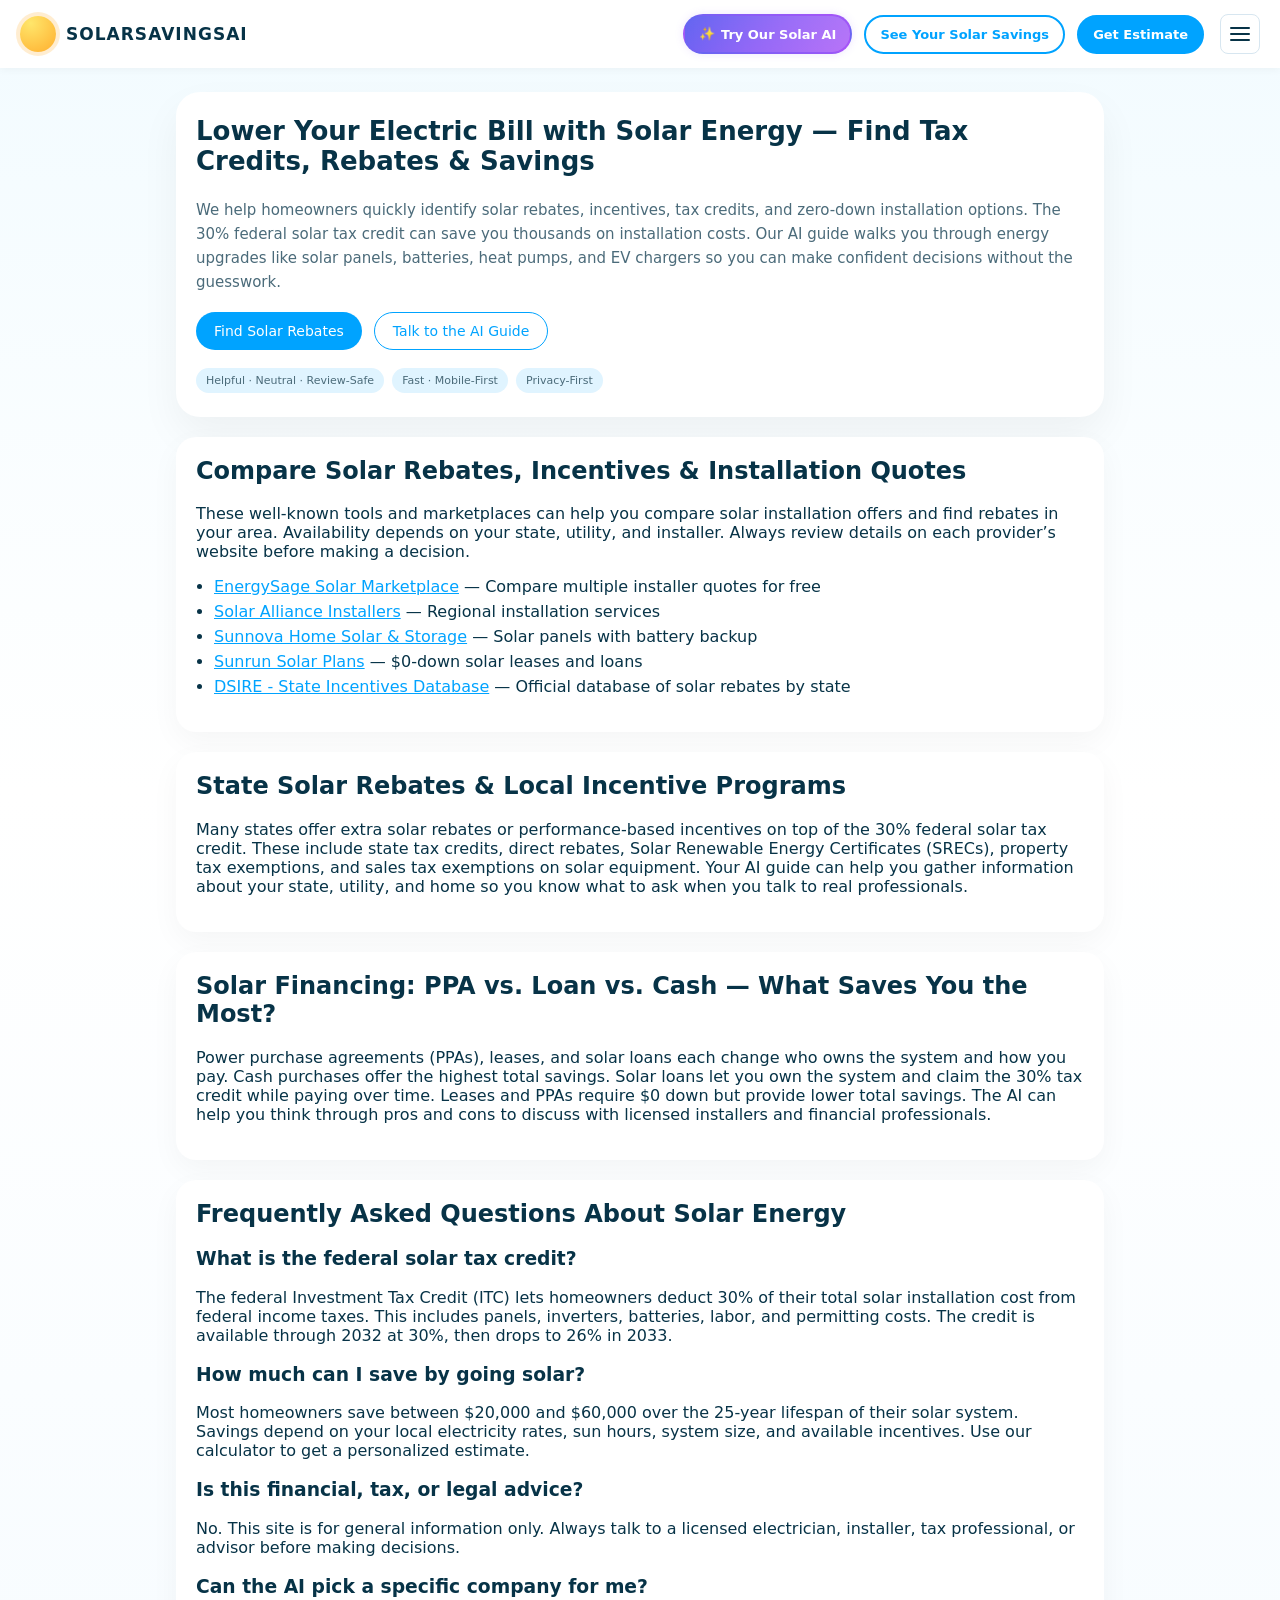
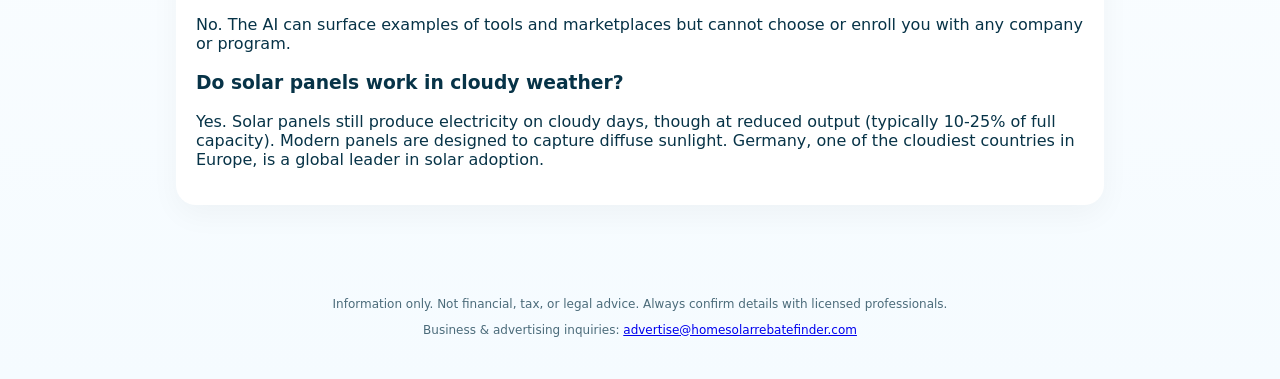
==== commit 42efe57d: "Optimize existing solar site for maximum organic traffic without structural changes (69b228b7a021762" ====
--- a/index.html
+++ b/index.html
@@ -3,7 +3,17 @@
 <head>
   <meta charset="UTF-8" />
   <meta name="viewport" content="width=device-width, initial-scale=1.0" />
-  <title>AI HomeSolar & Energy Rebate Finder</title>
+  <title>Solar Savings Calculator — Find Tax Credits & Rebates | SolarSavingsAI</title>
+  <meta name="description" content="Free solar savings calculator. Find the 30% federal solar tax credit, state rebates, and utility incentives in your area. Get your personalized estimate in seconds." />
+  <link rel="canonical" href="https://solarsavingsai.com/" />
+  <meta property="og:type" content="website" />
+  <meta property="og:title" content="Solar Savings Calculator — Find Tax Credits & Rebates | SolarSavingsAI" />
+  <meta property="og:description" content="Free solar savings calculator. Find the 30% federal solar tax credit, state rebates, and utility incentives in your area." />
+  <meta property="og:url" content="https://solarsavingsai.com/" />
+  <meta property="og:site_name" content="SolarSavingsAI" />
+  <meta name="twitter:card" content="summary_large_image" />
+  <meta name="twitter:title" content="Solar Savings Calculator — Find Tax Credits & Rebates | SolarSavingsAI" />
+  <meta name="twitter:description" content="Free solar savings calculator. Find the 30% federal solar tax credit, state rebates, and utility incentives." />
   <link rel="stylesheet" href="style.css" />
 </head>
 <body class="solar-body">
@@ -16,7 +26,7 @@
     </div>
     <div class="header-ctas">
       <a href="/chat.html" class="cta-btn cta-btn-hero" role="button" aria-label="Try Our Solar AI"><span class="ai-sparkle-icon"></span>Try Our Solar AI</a>
-      <a href="#savings" class="cta-btn cta-btn-savings" role="button" aria-label="See Your Solar Savings">See Your Solar Savings</a>
+      <a href="#results" class="cta-btn cta-btn-savings" role="button" aria-label="See Your Solar Savings">See Your Solar Savings</a>
       <a href="#estimate" class="cta-btn cta-btn-estimate" role="button" aria-label="Get Estimate">Get Estimate</a>
     </div>
     <button class="mobile-menu-toggle" aria-label="Toggle navigation menu" aria-expanded="false" aria-controls="main-nav">
@@ -24,22 +34,18 @@
     </button>
     <nav class="nav-links" id="main-nav">
       <a href="/chat.html" class="nav-cta-btn nav-cta-hero" role="button"><span class="ai-sparkle-icon"></span>Try Our Solar AI</a>
-      <a href="#savings" class="nav-cta-btn nav-cta-savings" role="button">See Your Solar Savings</a>
+      <a href="#results" class="nav-cta-btn nav-cta-savings" role="button">See Your Solar Savings</a>
       <a href="#estimate" class="nav-cta-btn nav-cta-estimate" role="button">Get Estimate</a>
-      <a href="#rebates">Find Rebates</a>
-      <a href="#state-programs">State Programs</a>
-      <a href="#ppa-vs-loan">PPA vs Loan</a>
-      <a href="#faq">FAQ</a>
     </nav>
   </header>
 
   <main class="hero">
-    <span id="estimate" class="scroll-anchor"></span>
-    <section class="hero-content">
-      <h1>Lower bills. Protect your home. Go green with confident, unbiased guidance.</h1>
+    <section id="estimate" class="hero-content">
+      <h1>Lower Your Electric Bill with Solar Energy — Find Tax Credits, Rebates &amp; Savings</h1>
       <p>
         We help homeowners quickly identify solar rebates, incentives, tax credits, and zero-down installation options.
-        Your AI guide can also walk through energy upgrades like batteries, heat pumps, and EV chargers so you can make
+        The 30% federal solar tax credit can save you thousands on installation costs. Our AI guide walks you through
+        energy upgrades like solar panels, batteries, heat pumps, and EV chargers so you can make
         confident decisions without the guesswork.
       </p>
       <div class="hero-actions">
@@ -53,45 +59,57 @@
       </div>
     </section>
 
-    <span id="savings" class="scroll-anchor scroll-anchor-results"></span>
-    <section id="rebates" class="content-section">
-      <h2>Explore solar rebates &amp; clean-energy incentives</h2>
-      <p>
-        These well-known tools and marketplaces can help you compare offers. Availability depends on your state, utility,
-        and installer. Always review details on each provider’s website.
+    <div id="results">
+      <span id="savings" class="scroll-anchor scroll-anchor-results"></span>
+      <section id="rebates" class="content-section">
+      <h2>Compare Solar Rebates, Incentives &amp; Installation Quotes</h2>
+      <p>
+        These well-known tools and marketplaces can help you compare solar installation offers and find rebates
+        in your area. Availability depends on your state, utility, and installer. Always review details on each
+        provider’s website before making a decision.
       </p>
       <ul class="affiliate-list">
-        <li><a href="https://www.energysage.com/solar/" target="_blank" rel="noopener noreferrer sponsored">EnergySage Solar Marketplace</a></li>
-        <li><a href="https://www.solaralliance.com/" target="_blank" rel="noopener noreferrer sponsored">Solar Alliance Installers</a></li>
-        <li><a href="https://www.sunnova.com/" target="_blank" rel="noopener noreferrer sponsored">Sunnova Home Solar &amp; Storage</a></li>
-        <li><a href="https://www.sunrun.com/" target="_blank" rel="noopener noreferrer sponsored">Sunrun Solar Plans</a></li>
-        <li><a href="https://www.dsireusa.org/" target="_blank" rel="noopener noreferrer">DSIRE - State Incentives Database</a></li>
+        <li><a href="https://www.energysage.com/solar/" target="_blank" rel="noopener noreferrer sponsored">EnergySage Solar Marketplace</a> — Compare multiple installer quotes for free</li>
+        <li><a href="https://www.solaralliance.com/" target="_blank" rel="noopener noreferrer sponsored">Solar Alliance Installers</a> — Regional installation services</li>
+        <li><a href="https://www.sunnova.com/" target="_blank" rel="noopener noreferrer sponsored">Sunnova Home Solar &amp; Storage</a> — Solar panels with battery backup</li>
+        <li><a href="https://www.sunrun.com/" target="_blank" rel="noopener noreferrer sponsored">Sunrun Solar Plans</a> — $0-down solar leases and loans</li>
+        <li><a href="https://www.dsireusa.org/" target="_blank" rel="noopener noreferrer">DSIRE - State Incentives Database</a> — Official database of solar rebates by state</li>
       </ul>
-    </section>
+      </section>
+    </div>
 
     <section id="state-programs" class="content-section">
-      <h2>State programs &amp; local incentives</h2>
-      <p>
-        Many states offer extra rebates or performance-based incentives on top of the federal tax credit. Your AI guide
-        can help you gather information about your state, utility, and home so you know what to ask when you talk to real
-        professionals.
+      <h2>State Solar Rebates &amp; Local Incentive Programs</h2>
+      <p>
+        Many states offer extra solar rebates or performance-based incentives on top of the 30% federal solar tax credit.
+        These include state tax credits, direct rebates, Solar Renewable Energy Certificates (SRECs), property tax
+        exemptions, and sales tax exemptions on solar equipment. Your AI guide can help you gather information about
+        your state, utility, and home so you know what to ask when you talk to real professionals.
       </p>
     </section>
 
     <section id="ppa-vs-loan" class="content-section">
-      <h2>PPA vs loan vs cash — what’s the difference?</h2>
-      <p>
-        Power purchase agreements (PPAs), leases, and loans each change who owns the system and how you pay. The AI can
-        help you think through pros and cons to discuss with licensed installers and financial professionals.
+      <h2>Solar Financing: PPA vs. Loan vs. Cash — What Saves You the Most?</h2>
+      <p>
+        Power purchase agreements (PPAs), leases, and solar loans each change who owns the system and how you pay.
+        Cash purchases offer the highest total savings. Solar loans let you own the system and claim the 30% tax credit
+        while paying over time. Leases and PPAs require $0 down but provide lower total savings. The AI can help you
+        think through pros and cons to discuss with licensed installers and financial professionals.
       </p>
     </section>
 
     <section id="faq" class="content-section">
-      <h2>FAQ</h2>
+      <h2>Frequently Asked Questions About Solar Energy</h2>
+      <h3>What is the federal solar tax credit?</h3>
+      <p>The federal Investment Tax Credit (ITC) lets homeowners deduct 30% of their total solar installation cost from federal income taxes. This includes panels, inverters, batteries, labor, and permitting costs. The credit is available through 2032 at 30%, then drops to 26% in 2033.</p>
+      <h3>How much can I save by going solar?</h3>
+      <p>Most homeowners save between $20,000 and $60,000 over the 25-year lifespan of their solar system. Savings depend on your local electricity rates, sun hours, system size, and available incentives. Use our calculator to get a personalized estimate.</p>
       <h3>Is this financial, tax, or legal advice?</h3>
       <p>No. This site is for general information only. Always talk to a licensed electrician, installer, tax professional, or advisor before making decisions.</p>
       <h3>Can the AI pick a specific company for me?</h3>
       <p>No. The AI can surface examples of tools and marketplaces but cannot choose or enroll you with any company or program.</p>
+      <h3>Do solar panels work in cloudy weather?</h3>
+      <p>Yes. Solar panels still produce electricity on cloudy days, though at reduced output (typically 10-25% of full capacity). Modern panels are designed to capture diffuse sunlight. Germany, one of the cloudiest countries in Europe, is a global leader in solar adoption.</p>
     </section>
   </main>
 
@@ -99,6 +117,47 @@
     <p>Information only. Not financial, tax, or legal advice. Always confirm details with licensed professionals.</p>
     <p>Business &amp; advertising inquiries: <a href="mailto:advertise@homesolarrebatefinder.com">advertise@homesolarrebatefinder.com</a></p>
   </footer>
+  <script type="application/ld+json">
+  {
+    "@context": "https://schema.org",
+    "@type": "FAQPage",
+    "mainEntity": [
+      {
+        "@type": "Question",
+        "name": "What is the federal solar tax credit?",
+        "acceptedAnswer": {
+          "@type": "Answer",
+          "text": "The federal Investment Tax Credit (ITC) lets homeowners deduct 30% of their total solar installation cost from federal income taxes. This includes panels, inverters, batteries, labor, and permitting costs. The credit is available through 2032 at 30%, then drops to 26% in 2033."
+        }
+      },
+      {
+        "@type": "Question",
+        "name": "How much can I save by going solar?",
+        "acceptedAnswer": {
+          "@type": "Answer",
+          "text": "Most homeowners save between $20,000 and $60,000 over the 25-year lifespan of their solar system. Savings depend on your local electricity rates, sun hours, system size, and available incentives."
+        }
+      },
+      {
+        "@type": "Question",
+        "name": "Do solar panels work in cloudy weather?",
+        "acceptedAnswer": {
+          "@type": "Answer",
+          "text": "Yes. Solar panels still produce electricity on cloudy days, though at reduced output (typically 10-25% of full capacity). Modern panels are designed to capture diffuse sunlight."
+        }
+      }
+    ]
+  }
+  </script>
+  <script type="application/ld+json">
+  {
+    "@context": "https://schema.org",
+    "@type": "Organization",
+    "name": "SolarSavingsAI",
+    "url": "https://solarsavingsai.com",
+    "description": "Solar rebate data and ROI analysis powered by AI. Find federal tax credits, state incentives, and calculate your solar savings."
+  }
+  </script>
   <script>
   (function(){
     var toggle = document.querySelector('.mobile-menu-toggle');
--- a/style.css
+++ b/style.css
@@ -40,6 +40,7 @@
   z-index: 100;
   gap: 16px;
   min-height: 64px;
+  flex-wrap: nowrap;
 }
 
 .brand {
@@ -174,6 +175,12 @@
   top: -80px;
   visibility: hidden;
   height: 0;
+}
+
+#estimate,
+#results,
+#savings {
+  scroll-margin-top: 90px;
 }
 
 /* AI Sparkle Icon */
@@ -285,7 +292,7 @@
 }
 
 /* Responsive: mobile layout */
-@media (max-width: 767px) {
+@media (max-width: 768px) {
   .site-header {
     flex-wrap: nowrap;
   }
